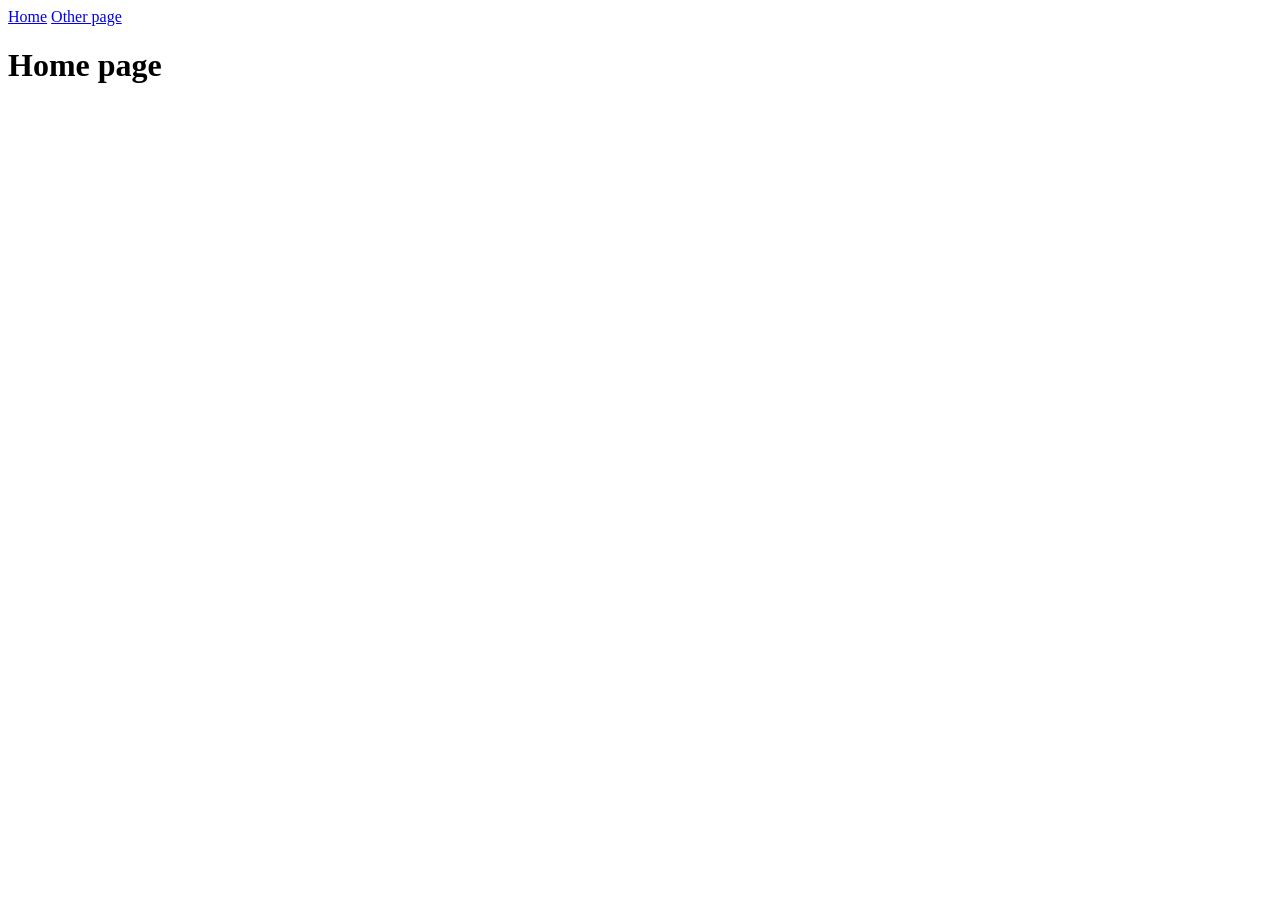
==== index.html @ eed2b0c2 "Initial commit" ====
<!DOCTYPE html>
<html lang="en">
  <head>
    <title>Home</title>
    <meta charset="UTF-8" />
    <meta name="viewport" content="width=device-width" />
    <!--
      Need a visual blank slate?
      Remove all code in `styles.css`!
    -->
    <link rel="stylesheet" href="styles.css" />
    <script type="module" src="script.js"></script>
  </head>
  <body>
    <nav>
      <a href="/" aria-current="page">Home</a>
      <a href="/page2.html">Other page</a>
    </nav>
    <main>
      <h1>Home page</h1>
    </main>
  </body>
</html>
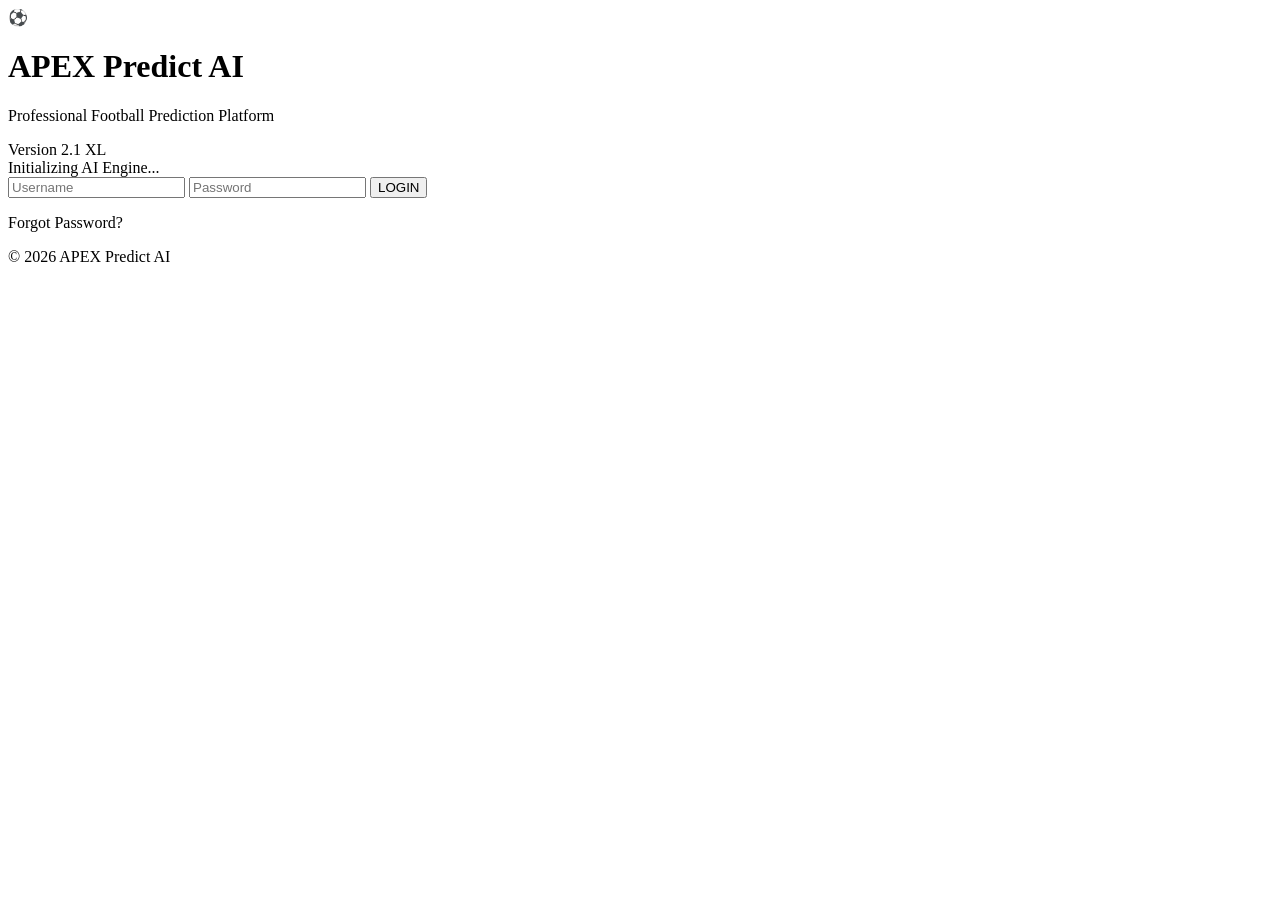
==== commit 39bece13: "Update index.html" ====
--- a/index.html
+++ b/index.html
@@ -1,23 +1,66 @@
 <!DOCTYPE html>
 <html lang="en">
-  <head>
-    <title>Home</title>
-    <meta charset="UTF-8" />
-    <meta name="viewport" content="width=device-width" />
-    <!--
-      Need a visual blank slate?
-      Remove all code in `styles.css`!
-    -->
-    <link rel="stylesheet" href="styles.css" />
-    <script type="module" src="script.js"></script>
-  </head>
-  <body>
-    <nav>
-      <a href="/" aria-current="page">Home</a>
-      <a href="/page2.html">Other page</a>
-    </nav>
-    <main>
-      <h1>Home page</h1>
-    </main>
-  </body>
+<head>
+  <meta charset="UTF-8">
+  <meta name="viewport" content="width=device-width, initial-scale=1.0">
+  <title>APEX Predict AI</title>
+
+  <link rel="stylesheet" href="style.css">
+</head>
+
+<body>
+
+<div id="app">
+
+  <div class="login-container">
+
+    <div class="logo">
+      ⚽
+    </div>
+
+    <h1>APEX Predict AI</h1>
+
+    <p class="subtitle">
+      Professional Football Prediction Platform
+    </p>
+
+    <div class="version">
+      Version 2.1 XL
+    </div>
+
+    <div id="status">
+      Initializing AI Engine...
+    </div>
+
+    <input
+      type="text"
+      id="username"
+      placeholder="Username"
+    >
+
+    <input
+      type="password"
+      id="password"
+      placeholder="Password"
+    >
+
+    <button id="loginBtn" onclick="login()">
+      LOGIN
+    </button>
+
+    <p class="forgot">
+      Forgot Password?
+    </p>
+
+    <div class="footer">
+      © 2026 APEX Predict AI
+    </div>
+
+  </div>
+
+</div>
+
+<script src="script.js"></script>
+
+</body>
 </html>
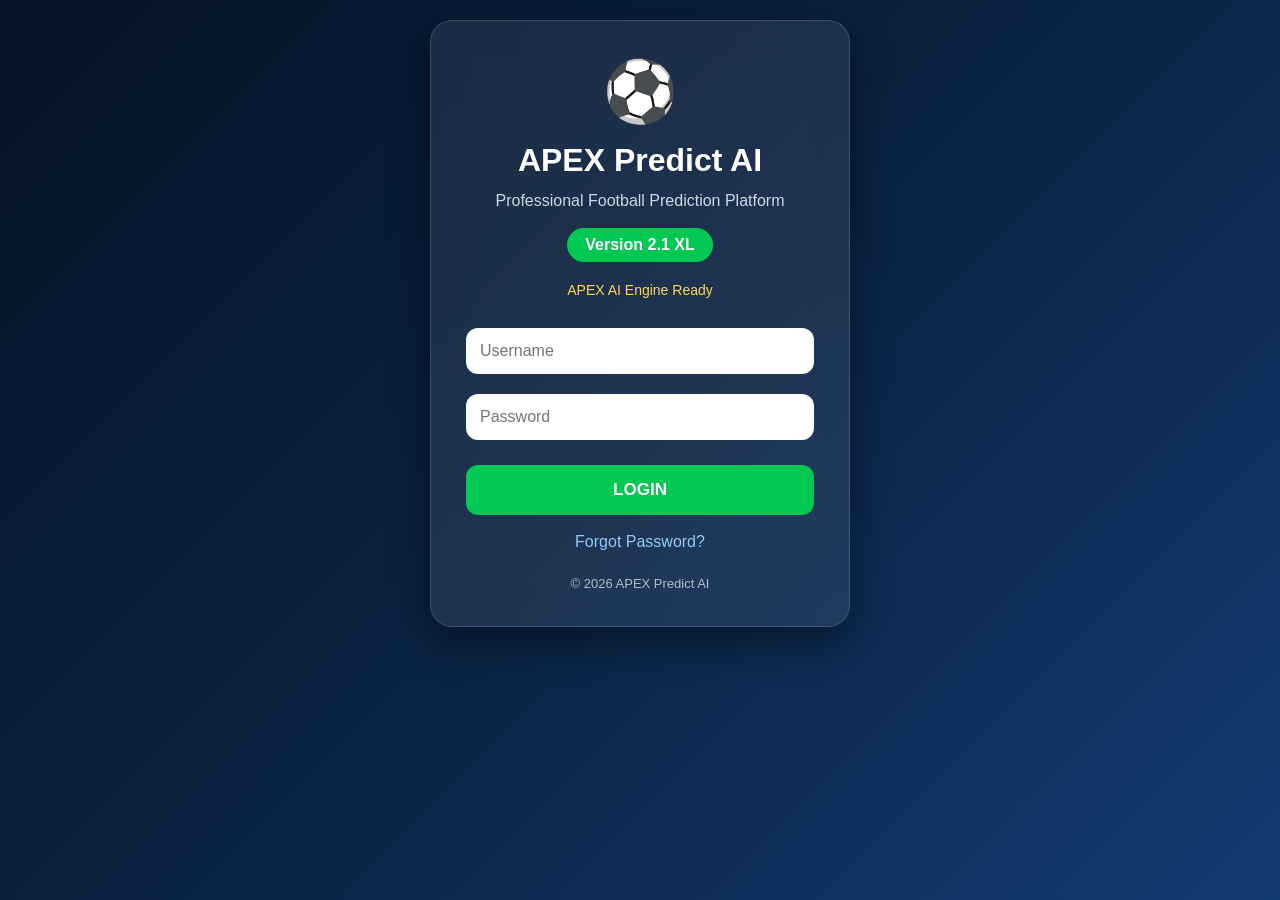
==== commit d5ba402d: "Refactor index.html for improved login interface Updated HTML structure and added autocomplete attri" ====
--- a/index.html
+++ b/index.html
@@ -1,66 +1,192 @@
 <!DOCTYPE html>
 <html lang="en">
 <head>
-  <meta charset="UTF-8">
-  <meta name="viewport" content="width=device-width, initial-scale=1.0">
-  <title>APEX Predict AI</title>
+    <meta charset="UTF-8">
+    <meta name="viewport" content="width=device-width, initial-scale=1.0">
 
-  <link rel="stylesheet" href="style.css">
+    <title>APEX Predict AI</title>
+
+    <link rel="stylesheet" href="./styles.css">
 </head>
 
 <body>
 
 <div id="app">
 
-  <div class="login-container">
+    <div class="login-container">
 
-    <div class="logo">
-      ⚽
+        <div class="logo">
+            ⚽
+        </div>
+
+        <h1>APEX Predict AI</h1>
+
+        <p class="subtitle">
+            Professional Football Prediction Platform
+        </p>
+
+        <div class="version">
+            Version 2.1 XL
+        </div>
+
+        <div id="status">
+            Initializing AI Engine...
+        </div>
+
+        <input
+            type="text"
+            id="username"
+            placeholder="Username"
+            autocomplete="username"
+        >
+
+        <input
+            type="password"
+            id="password"
+            placeholder="Password"
+            autocomplete="current-password"
+        >
+
+        <button
+            type="button"
+            id="loginBtn"
+        >
+            LOGIN
+        </button>
+
+        <p class="forgot">
+            Forgot Password?
+        </p>
+
+        <div class="footer">
+            © 2026 APEX Predict AI
+        </div>
+
     </div>
-
-    <h1>APEX Predict AI</h1>
-
-    <p class="subtitle">
-      Professional Football Prediction Platform
-    </p>
-
-    <div class="version">
-      Version 2.1 XL
-    </div>
-
-    <div id="status">
-      Initializing AI Engine...
-    </div>
-
-    <input
-      type="text"
-      id="username"
-      placeholder="Username"
-    >
-
-    <input
-      type="password"
-      id="password"
-      placeholder="Password"
-    >
-
-    <button id="loginBtn" onclick="login()">
-      LOGIN
-    </button>
-
-    <p class="forgot">
-      Forgot Password?
-    </p>
-
-    <div class="footer">
-      © 2026 APEX Predict AI
-    </div>
-
-  </div>
 
 </div>
 
-<script src="script.js"></script>
+
+<script>
+(function () {
+
+    "use strict";
+
+    const loginButton =
+        document.getElementById("loginBtn");
+
+    const username =
+        document.getElementById("username");
+
+    const password =
+        document.getElementById("password");
+
+    const status =
+        document.getElementById("status");
+
+
+    if (!loginButton || !username || !password) {
+
+        console.error(
+            "APEX Predict AI: Login elements were not found."
+        );
+
+        return;
+    }
+
+
+    loginButton.addEventListener(
+        "click",
+        function () {
+
+            const usernameValue =
+                username.value.trim();
+
+            const passwordValue =
+                password.value.trim();
+
+
+            if (
+                usernameValue === "" ||
+                passwordValue === ""
+            ) {
+
+                status.textContent =
+                    "⚠️ Please enter your username and password.";
+
+                status.style.color =
+                    "#ffd54f";
+
+                return;
+            }
+
+
+            status.textContent =
+                "✅ Welcome to APEX Predict AI";
+
+            status.style.color =
+                "#00c853";
+
+
+            loginButton.disabled = true;
+
+            loginButton.textContent =
+                "LOADING...";
+
+
+            setTimeout(function () {
+
+                window.location.href =
+                    "./dashboard.html";
+
+            }, 500);
+
+        }
+    );
+
+
+    username.addEventListener(
+        "keydown",
+        function (event) {
+
+            if (event.key === "Enter") {
+
+                loginButton.click();
+
+            }
+
+        }
+    );
+
+
+    password.addEventListener(
+        "keydown",
+        function (event) {
+
+            if (event.key === "Enter") {
+
+                loginButton.click();
+
+            }
+
+        }
+    );
+
+
+    if (status) {
+
+        status.textContent =
+            "APEX AI Engine Ready";
+
+    }
+
+
+    console.log(
+        "APEX Predict AI Login Interface Ready."
+    );
+
+})();
+</script>
 
 </body>
 </html>
--- a/styles.css
+++ b/styles.css
@@ -0,0 +1,325 @@
+*{
+  margin:0;
+  padding:0;
+  box-sizing:border-box;
+  font-family:Arial,Helvetica,sans-serif;
+}
+
+body{
+  background:linear-gradient(135deg,#061326,#0b2344,#133c73);
+  min-height:100vh;
+  display:flex;
+  justify-content:center;
+  align-items:center;
+  color:#fff;
+}
+
+#app{
+  width:100%;
+  display:flex;
+  justify-content:center;
+  align-items:center;
+  padding:20px;
+}
+
+.login-container{
+  width:100%;
+  max-width:420px;
+  background:rgba(255,255,255,.08);
+  backdrop-filter:blur(18px);
+  border:1px solid rgba(255,255,255,.15);
+  border-radius:22px;
+  padding:35px;
+  text-align:center;
+  box-shadow:0 15px 40px rgba(0,0,0,.45);
+}
+
+.logo{
+  font-size:60px;
+  margin-bottom:15px;
+}
+
+h1{
+  font-size:32px;
+  font-weight:700;
+  margin-bottom:10px;
+}
+
+.subtitle{
+  color:#cfd8e3;
+  margin-bottom:15px;
+  line-height:1.5;
+}
+
+.version{
+  display:inline-block;
+  padding:8px 18px;
+  border-radius:30px;
+  background:#00c853;
+  color:#fff;
+  font-weight:bold;
+  margin-bottom:20px;
+}
+
+#status{
+  color:#ffd54f;
+  margin-bottom:20px;
+  font-size:14px;
+}
+
+input{
+  width:100%;
+  padding:14px;
+  margin:10px 0;
+  border:none;
+  border-radius:12px;
+  outline:none;
+  font-size:16px;
+}
+
+button{
+  width:100%;
+  padding:15px;
+  margin-top:15px;
+  border:none;
+  border-radius:12px;
+  background:#00c853;
+  color:white;
+  font-size:17px;
+  font-weight:bold;
+  cursor:pointer;
+  transition:.3s;
+}
+
+button:hover{
+  background:#00b248;
+}
+
+.forgot{
+  margin-top:18px;
+  color:#90caf9;
+  cursor:pointer;
+}
+
+.footer{
+  margin-top:25px;
+  font-size:13px;
+  color:#b0bec5;
+}
+
+@media(max-width:480px){
+  .login-container{
+    padding:25px;
+  }
+
+  h1{
+    font-size:28px;
+  }
+  }
+/* =========================================
+   APEX PREDICT AI - DASHBOARD FOUNDATION
+   Added without changing existing login CSS
+   ========================================= */
+
+.container{
+  width:100%;
+  max-width:1100px;
+  margin:0 auto;
+  padding:25px;
+  color:#fff;
+}
+
+.container > h1{
+  text-align:center;
+  margin-bottom:8px;
+  font-size:32px;
+}
+
+.container > p{
+  text-align:center;
+  color:#cfd8e3;
+  margin-bottom:18px;
+}
+
+#connectionStatus{
+  text-align:center;
+  margin:15px 0 20px;
+  padding:12px 15px;
+  border-radius:12px;
+  background:rgba(255,255,255,.08);
+  border:1px solid rgba(255,255,255,.12);
+  color:#b9f6ca;
+  font-weight:bold;
+}
+
+
+/* =========================================
+   DASHBOARD NAVIGATION
+   ========================================= */
+
+.dashboard-grid{
+  display:grid;
+  grid-template-columns:repeat(4,1fr);
+  gap:12px;
+  margin:20px 0 25px;
+}
+
+.dashboard-grid button{
+  width:100%;
+  margin-top:0;
+  min-height:55px;
+  font-size:14px;
+  background:rgba(255,255,255,.09);
+  border:1px solid rgba(255,255,255,.14);
+  backdrop-filter:blur(10px);
+}
+
+.dashboard-grid button:hover{
+  background:rgba(255,255,255,.16);
+  transform:translateY(-2px);
+}
+
+
+/* =========================================
+   MATCH DATABASE PANEL
+   ========================================= */
+
+#matchDataPanel{
+  width:100%;
+  color:#111;
+  overflow:hidden;
+}
+
+#matchDataPanel h2{
+  color:#061326;
+  font-size:24px;
+  margin-bottom:8px;
+}
+
+#matchDataPanel h3{
+  color:#061326;
+  font-size:20px;
+}
+
+
+/* =========================================
+   MATCH DATA CARDS
+   ========================================= */
+
+#matchDataPanel > div{
+  width:100%;
+}
+
+#matchDataPanel p{
+  color:#333;
+  margin:6px 0;
+}
+
+
+/* =========================================
+   FULL DATA GRID
+   ========================================= */
+
+#matchDataPanel div[style*="grid-template-columns"]{
+  width:100%;
+}
+
+#matchDataPanel div[style*="grid-template-columns"] > div{
+  min-width:0;
+  word-break:break-word;
+}
+
+
+/* =========================================
+   MOBILE DASHBOARD
+   ========================================= */
+
+@media(max-width:800px){
+
+  .container{
+    padding:15px;
+  }
+
+  .dashboard-grid{
+    grid-template-columns:repeat(2,1fr);
+    gap:10px;
+  }
+
+  .container > h1{
+    font-size:27px;
+  }
+
+}
+
+@media(max-width:480px){
+
+  .container{
+    padding:12px;
+  }
+
+  .dashboard-grid{
+    grid-template-columns:1fr 1fr;
+  }
+
+  .dashboard-grid button{
+    min-height:52px;
+    font-size:13px;
+    padding:10px 6px;
+  }
+
+  #connectionStatus{
+    font-size:13px;
+  }
+
+  #matchDataPanel{
+    padding:15px !important;
+  }
+
+  #matchDataPanel h2{
+    font-size:21px;
+  }
+
+  #matchDataPanel h3{
+    font-size:18px;
+  }
+
+}
+
+
+/* =========================================
+   APEX DASHBOARD SCROLLING
+   ========================================= */
+
+body{
+  align-items:flex-start;
+  overflow-x:hidden;
+  overflow-y:auto;
+}
+
+.container{
+  margin-top:20px;
+  margin-bottom:30px;
+}
+
+
+/* =========================================
+   APEX PROFESSIONAL CARD EFFECT
+   ========================================= */
+
+#matchDataPanel{
+  box-shadow:
+    0 12px 35px rgba(0,0,0,.25);
+}
+
+
+/* =========================================
+   SAFE MOBILE DATA DISPLAY
+   ========================================= */
+
+#matchDataPanel *{
+  max-width:100%;
+}
+
+#matchDataPanel strong{
+  font-weight:700;
+}
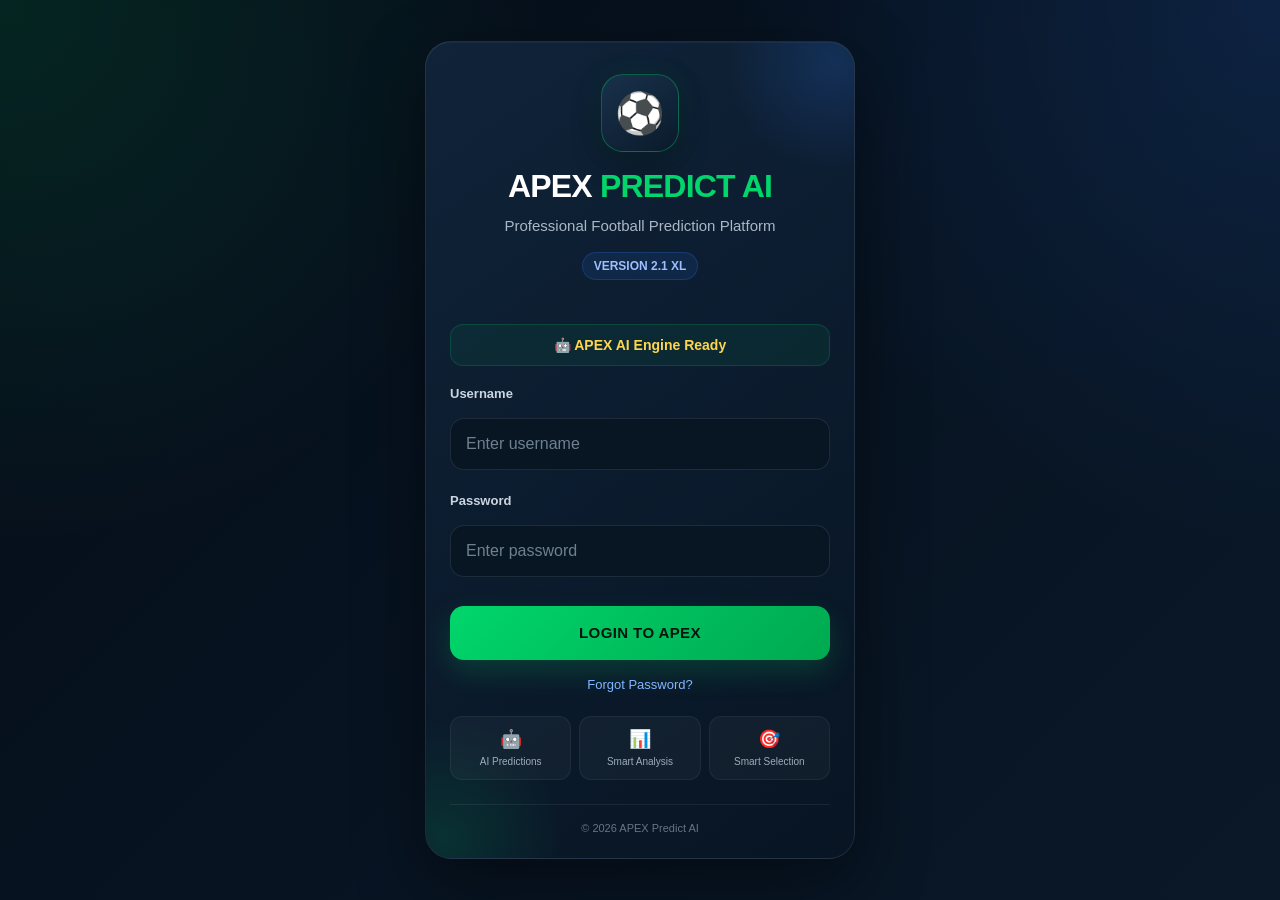
==== commit a5db01f5: "Enhance mobile login UI and structure Updated HTML structure and styles for improved mobile login ex" ====
--- a/index.html
+++ b/index.html
@@ -1,65 +1,686 @@
 <!DOCTYPE html>
 <html lang="en">
+
 <head>
-    <meta charset="UTF-8">
-    <meta name="viewport" content="width=device-width, initial-scale=1.0">
-
-    <title>APEX Predict AI</title>
-
-    <link rel="stylesheet" href="./styles.css">
+
+<meta charset="UTF-8">
+
+<meta
+    name="viewport"
+    content="width=device-width, initial-scale=1.0"
+>
+
+<title>APEX Predict AI</title>
+
+<link
+    rel="stylesheet"
+    href="./styles.css"
+>
+
+<style>
+
+/* =====================================================
+   APEX PREDICT AI
+   MOBILE LOGIN EXPERIENCE
+   ===================================================== */
+
+:root{
+    --apex-bg:#071321;
+    --apex-card:#0d1c2d;
+    --apex-card-2:#10243a;
+    --apex-border:rgba(255,255,255,.09);
+    --apex-text:#ffffff;
+    --apex-muted:#aab7c6;
+    --apex-green:#00d66b;
+    --apex-green-dark:#00a950;
+    --apex-blue:#2f7cff;
+    --apex-yellow:#ffd54f;
+}
+
+*{
+    box-sizing:border-box;
+}
+
+html,
+body{
+    margin:0;
+    padding:0;
+    min-height:100%;
+}
+
+body{
+
+    min-height:100vh;
+
+    background:
+        radial-gradient(
+            circle at top left,
+            rgba(0,214,107,.12),
+            transparent 35%
+        ),
+        radial-gradient(
+            circle at top right,
+            rgba(47,124,255,.14),
+            transparent 35%
+        ),
+        linear-gradient(
+            135deg,
+            #050d17 0%,
+            #071321 50%,
+            #0a1828 100%
+        );
+
+    color:var(--apex-text);
+
+    font-family:
+        Inter,
+        -apple-system,
+        BlinkMacSystemFont,
+        "Segoe UI",
+        Roboto,
+        Arial,
+        sans-serif;
+
+}
+
+#app{
+
+    min-height:100vh;
+
+    display:flex;
+
+    align-items:center;
+
+    justify-content:center;
+
+    padding:24px 16px;
+
+}
+
+.login-container{
+
+    width:100%;
+    max-width:430px;
+
+    background:
+        linear-gradient(
+            145deg,
+            rgba(16,36,58,.97),
+            rgba(8,21,36,.98)
+        );
+
+    border:1px solid var(--apex-border);
+
+    border-radius:26px;
+
+    padding:32px 24px 24px;
+
+    box-shadow:
+        0 25px 70px rgba(0,0,0,.45),
+        inset 0 1px 0 rgba(255,255,255,.04);
+
+    text-align:center;
+
+    position:relative;
+
+    overflow:hidden;
+
+}
+
+.login-container::before{
+
+    content:"";
+
+    position:absolute;
+
+    top:-90px;
+    right:-90px;
+
+    width:220px;
+    height:220px;
+
+    background:
+        radial-gradient(
+            circle,
+            rgba(47,124,255,.18),
+            transparent 70%
+        );
+
+    pointer-events:none;
+
+}
+
+.login-container::after{
+
+    content:"";
+
+    position:absolute;
+
+    bottom:-100px;
+    left:-100px;
+
+    width:240px;
+    height:240px;
+
+    background:
+        radial-gradient(
+            circle,
+            rgba(0,214,107,.13),
+            transparent 70%
+        );
+
+    pointer-events:none;
+
+}
+
+.brand-wrap{
+
+    position:relative;
+    z-index:1;
+
+}
+
+.logo{
+
+    width:78px;
+    height:78px;
+
+    margin:0 auto 16px;
+
+    border-radius:22px;
+
+    display:flex;
+
+    align-items:center;
+    justify-content:center;
+
+    background:
+        linear-gradient(
+            145deg,
+            #18314b,
+            #0b1a2b
+        );
+
+    border:1px solid rgba(0,214,107,.35);
+
+    box-shadow:
+        0 12px 30px rgba(0,0,0,.3),
+        0 0 30px rgba(0,214,107,.08);
+
+    font-size:40px;
+
+}
+
+.brand-title{
+
+    margin:0;
+
+    font-size:32px;
+
+    font-weight:800;
+
+    letter-spacing:-.8px;
+
+}
+
+.brand-title .accent{
+
+    color:var(--apex-green);
+
+}
+
+.subtitle{
+
+    margin:10px 0 0;
+
+    color:var(--apex-muted);
+
+    font-size:15px;
+
+    line-height:1.5;
+
+}
+
+.version{
+
+    display:inline-block;
+
+    margin-top:14px;
+
+    padding:6px 11px;
+
+    border-radius:999px;
+
+    background:rgba(47,124,255,.11);
+
+    border:1px solid rgba(47,124,255,.22);
+
+    color:#9dbfff;
+
+    font-size:12px;
+
+    font-weight:700;
+
+}
+
+.engine-status{
+
+    position:relative;
+    z-index:1;
+
+    margin:24px 0 18px;
+
+    padding:12px 14px;
+
+    border-radius:13px;
+
+    background:rgba(0,214,107,.07);
+
+    border:1px solid rgba(0,214,107,.18);
+
+    color:#9ff0c1;
+
+    font-size:13px;
+
+    font-weight:600;
+
+}
+
+.login-form{
+
+    position:relative;
+    z-index:1;
+
+}
+
+.input-wrap{
+
+    margin-bottom:13px;
+
+    text-align:left;
+
+}
+
+.input-wrap label{
+
+    display:block;
+
+    margin-bottom:7px;
+
+    color:#cbd6e2;
+
+    font-size:13px;
+
+    font-weight:600;
+
+}
+
+.input-wrap input{
+
+    width:100%;
+
+    min-height:52px;
+
+    border:1px solid rgba(255,255,255,.09);
+
+    border-radius:14px;
+
+    padding:0 15px;
+
+    background:#081624;
+
+    color:#ffffff;
+
+    font-size:16px;
+
+    outline:none;
+
+    transition:
+        border-color .2s ease,
+        box-shadow .2s ease,
+        background .2s ease;
+
+}
+
+.input-wrap input::placeholder{
+
+    color:#6f8091;
+
+}
+
+.input-wrap input:focus{
+
+    border-color:rgba(0,214,107,.7);
+
+    background:#0a1a2b;
+
+    box-shadow:
+        0 0 0 3px rgba(0,214,107,.09);
+
+}
+
+.login-button{
+
+    width:100%;
+
+    min-height:54px;
+
+    margin-top:6px;
+
+    border:0;
+
+    border-radius:14px;
+
+    background:
+        linear-gradient(
+            135deg,
+            var(--apex-green),
+            var(--apex-green-dark)
+        );
+
+    color:#06150d;
+
+    font-size:15px;
+
+    font-weight:800;
+
+    letter-spacing:.4px;
+
+    cursor:pointer;
+
+    box-shadow:
+        0 12px 28px rgba(0,214,107,.18);
+
+    transition:
+        transform .15s ease,
+        filter .15s ease;
+
+}
+
+.login-button:hover{
+
+    filter:brightness(1.06);
+
+}
+
+.login-button:active{
+
+    transform:scale(.985);
+
+}
+
+.login-button:disabled{
+
+    opacity:.7;
+
+    cursor:wait;
+
+}
+
+.forgot{
+
+    position:relative;
+    z-index:1;
+
+    margin:17px 0 0;
+
+    color:#83b5ff;
+
+    font-size:13px;
+
+    cursor:pointer;
+
+}
+
+.forgot:hover{
+
+    text-decoration:underline;
+
+}
+
+.feature-row{
+
+    position:relative;
+    z-index:1;
+
+    display:grid;
+
+    grid-template-columns:repeat(3,1fr);
+
+    gap:8px;
+
+    margin-top:24px;
+
+}
+
+.feature{
+
+    padding:11px 6px;
+
+    border-radius:12px;
+
+    background:rgba(255,255,255,.035);
+
+    border:1px solid rgba(255,255,255,.06);
+
+}
+
+.feature-icon{
+
+    font-size:18px;
+
+    margin-bottom:5px;
+
+}
+
+.feature-text{
+
+    color:#9eacba;
+
+    font-size:10px;
+
+    line-height:1.3;
+
+}
+
+.footer{
+
+    position:relative;
+    z-index:1;
+
+    margin-top:24px;
+
+    padding-top:17px;
+
+    border-top:1px solid rgba(255,255,255,.07);
+
+    color:#667585;
+
+    font-size:11px;
+
+}
+
+@media(max-width:380px){
+
+    #app{
+
+        padding:15px 10px;
+
+    }
+
+    .login-container{
+
+        padding:
+            27px 18px 20px;
+
+        border-radius:22px;
+
+    }
+
+    .brand-title{
+
+        font-size:28px;
+
+    }
+
+    .logo{
+
+        width:68px;
+        height:68px;
+
+        font-size:34px;
+
+    }
+
+}
+
+</style>
+
 </head>
 
+
 <body>
 
 <div id="app">
 
     <div class="login-container">
 
-        <div class="logo">
-            ⚽
+        <div class="brand-wrap">
+
+            <div class="logo">
+                ⚽
+            </div>
+
+            <h1 class="brand-title">
+                APEX <span class="accent">PREDICT AI</span>
+            </h1>
+
+            <p class="subtitle">
+                Professional Football Prediction Platform
+            </p>
+
+            <div class="version">
+                VERSION 2.1 XL
+            </div>
+
         </div>
 
-        <h1>APEX Predict AI</h1>
-
-        <p class="subtitle">
-            Professional Football Prediction Platform
-        </p>
-
-        <div class="version">
-            Version 2.1 XL
+
+        <div
+            id="status"
+            class="engine-status"
+        >
+            🤖 APEX AI Engine Ready
         </div>
 
-        <div id="status">
-            Initializing AI Engine...
-        </div>
-
-        <input
-            type="text"
-            id="username"
-            placeholder="Username"
-            autocomplete="username"
+
+        <form
+            id="loginForm"
+            class="login-form"
+            action="./dashboard.html"
+            method="get"
         >
 
-        <input
-            type="password"
-            id="password"
-            placeholder="Password"
-            autocomplete="current-password"
+            <div class="input-wrap">
+
+                <label for="username">
+                    Username
+                </label>
+
+                <input
+                    type="text"
+                    id="username"
+                    placeholder="Enter username"
+                    autocomplete="username"
+                    required
+                >
+
+            </div>
+
+
+            <div class="input-wrap">
+
+                <label for="password">
+                    Password
+                </label>
+
+                <input
+                    type="password"
+                    id="password"
+                    placeholder="Enter password"
+                    autocomplete="current-password"
+                    required
+                >
+
+            </div>
+
+
+            <button
+                type="submit"
+                id="loginBtn"
+                class="login-button"
+            >
+                LOGIN TO APEX
+            </button>
+
+        </form>
+
+
+        <p
+            class="forgot"
+            id="forgotPassword"
         >
-
-        <button
-            type="button"
-            id="loginBtn"
-        >
-            LOGIN
-        </button>
-
-        <p class="forgot">
             Forgot Password?
         </p>
 
+
+        <div class="feature-row">
+
+            <div class="feature">
+
+                <div class="feature-icon">
+                    🤖
+                </div>
+
+                <div class="feature-text">
+                    AI Predictions
+                </div>
+
+            </div>
+
+
+            <div class="feature">
+
+                <div class="feature-icon">
+                    📊
+                </div>
+
+                <div class="feature-text">
+                    Smart Analysis
+                </div>
+
+            </div>
+
+
+            <div class="feature">
+
+                <div class="feature-icon">
+                    🎯
+                </div>
+
+                <div class="feature-text">
+                    Smart Selection
+                </div>
+
+            </div>
+
+        </div>
+
+
         <div class="footer">
+
             © 2026 APEX Predict AI
+
         </div>
 
     </div>
@@ -68,125 +689,173 @@
 
 
 <script>
-(function () {
-
-    "use strict";
-
-    const loginButton =
-        document.getElementById("loginBtn");
-
-    const username =
-        document.getElementById("username");
-
-    const password =
-        document.getElementById("password");
-
-    const status =
-        document.getElementById("status");
-
-
-    if (!loginButton || !username || !password) {
-
-        console.error(
-            "APEX Predict AI: Login elements were not found."
+
+"use strict";
+
+
+/* =====================================================
+   APEX PREDICT AI
+   LOGIN ENGINE
+   ===================================================== */
+
+
+const loginForm =
+    document.getElementById(
+        "loginForm"
+    );
+
+
+const username =
+    document.getElementById(
+        "username"
+    );
+
+
+const password =
+    document.getElementById(
+        "password"
+    );
+
+
+const loginButton =
+    document.getElementById(
+        "loginBtn"
+    );
+
+
+const status =
+    document.getElementById(
+        "status"
+    );
+
+
+/* =====================================================
+   LOGIN
+   ===================================================== */
+
+loginForm.addEventListener(
+    "submit",
+    function(event){
+
+        event.preventDefault();
+
+
+        const usernameValue =
+            username.value.trim();
+
+
+        const passwordValue =
+            password.value.trim();
+
+
+        if(
+            usernameValue === "" ||
+            passwordValue === ""
+        ){
+
+            status.textContent =
+                "⚠️ Please enter your username and password.";
+
+            status.style.color =
+                "#ffd54f";
+
+            return;
+
+        }
+
+
+        status.textContent =
+            "✅ Welcome to APEX Predict AI";
+
+        status.style.color =
+            "#00d66b";
+
+
+        loginButton.textContent =
+            "OPENING APEX...";
+
+
+        loginButton.disabled =
+            true;
+
+
+        /*
+         * Immediate navigation.
+         */
+
+        window.location.assign(
+            "./dashboard.html"
         );
 
-        return;
     }
-
-
-    loginButton.addEventListener(
+);
+
+
+/* =====================================================
+   ENTER KEY SUPPORT
+   ===================================================== */
+
+username.addEventListener(
+    "keydown",
+    function(event){
+
+        if(event.key === "Enter"){
+
+            event.preventDefault();
+
+            loginForm.requestSubmit();
+
+        }
+
+    }
+);
+
+
+password.addEventListener(
+    "keydown",
+    function(event){
+
+        if(event.key === "Enter"){
+
+            event.preventDefault();
+
+            loginForm.requestSubmit();
+
+        }
+
+    }
+);
+
+
+/* =====================================================
+   FORGOT PASSWORD
+   ===================================================== */
+
+document
+    .getElementById("forgotPassword")
+    .addEventListener(
         "click",
-        function () {
-
-            const usernameValue =
-                username.value.trim();
-
-            const passwordValue =
-                password.value.trim();
-
-
-            if (
-                usernameValue === "" ||
-                passwordValue === ""
-            ) {
-
-                status.textContent =
-                    "⚠️ Please enter your username and password.";
-
-                status.style.color =
-                    "#ffd54f";
-
-                return;
-            }
-
-
-            status.textContent =
-                "✅ Welcome to APEX Predict AI";
-
-            status.style.color =
-                "#00c853";
-
-
-            loginButton.disabled = true;
-
-            loginButton.textContent =
-                "LOADING...";
-
-
-            setTimeout(function () {
-
-                window.location.href =
-                    "./dashboard.html";
-
-            }, 500);
+        function(){
+
+            alert(
+                "Password recovery will be available in a future APEX Predict AI update."
+            );
 
         }
     );
 
 
-    username.addEventListener(
-        "keydown",
-        function (event) {
-
-            if (event.key === "Enter") {
-
-                loginButton.click();
-
-            }
-
-        }
-    );
-
-
-    password.addEventListener(
-        "keydown",
-        function (event) {
-
-            if (event.key === "Enter") {
-
-                loginButton.click();
-
-            }
-
-        }
-    );
-
-
-    if (status) {
-
-        status.textContent =
-            "APEX AI Engine Ready";
-
-    }
-
-
-    console.log(
-        "APEX Predict AI Login Interface Ready."
-    );
-
-})();
+/* =====================================================
+   READY
+   ===================================================== */
+
+console.log(
+    "APEX Predict AI Login Engine Ready."
+);
+
 </script>
 
+
 </body>
+
 </html>
